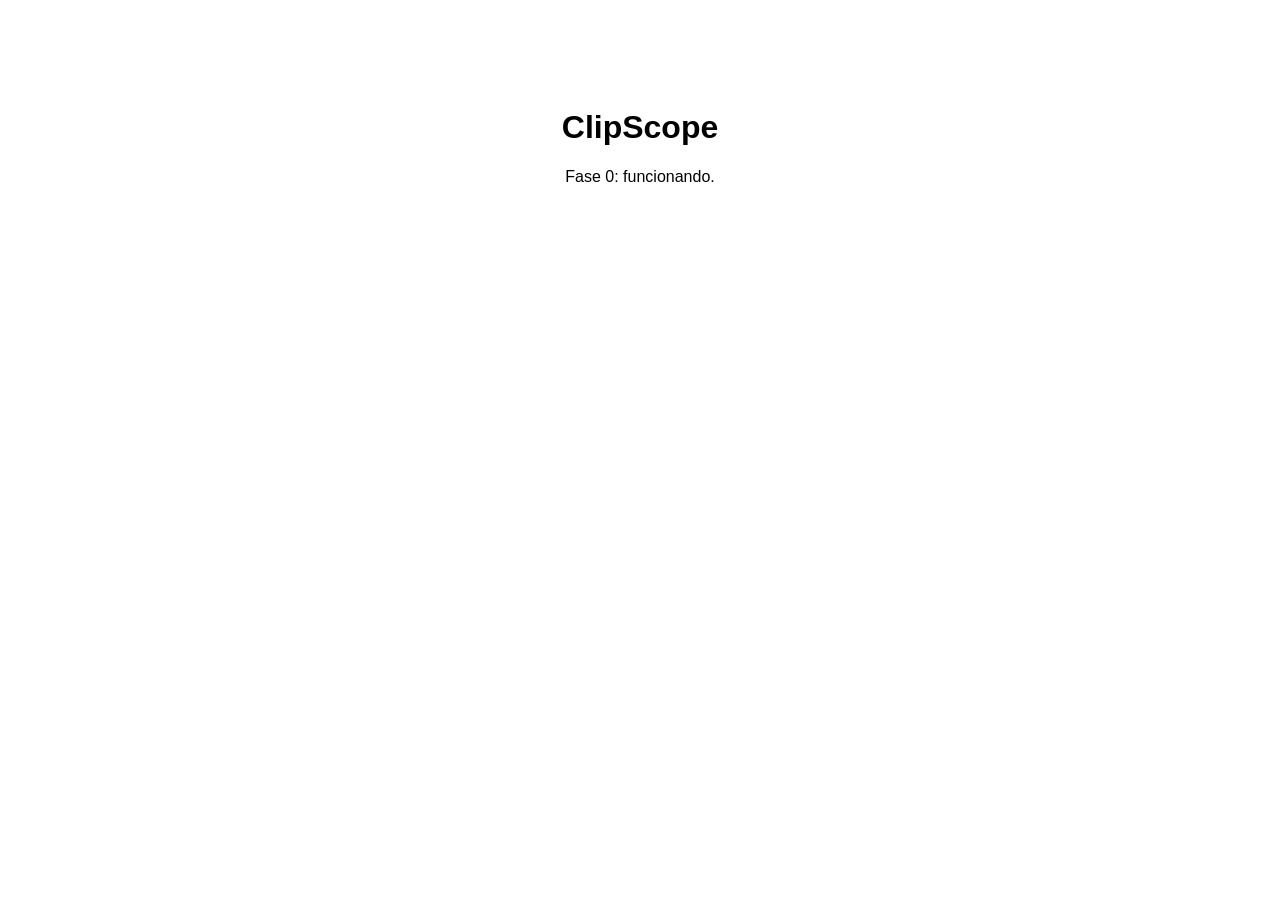
==== public/index.html @ 3e3c3f59 "Rename index.html to public/index.html" ====
<!doctype html>
<html lang="es">
<head><meta charset="utf-8"><title>ClipScope</title></head>
<body style="font-family:sans-serif;text-align:center;padding-top:80px">
  <h1>ClipScope</h1>
  <p>Fase 0: funcionando.</p>
</body>
</html>
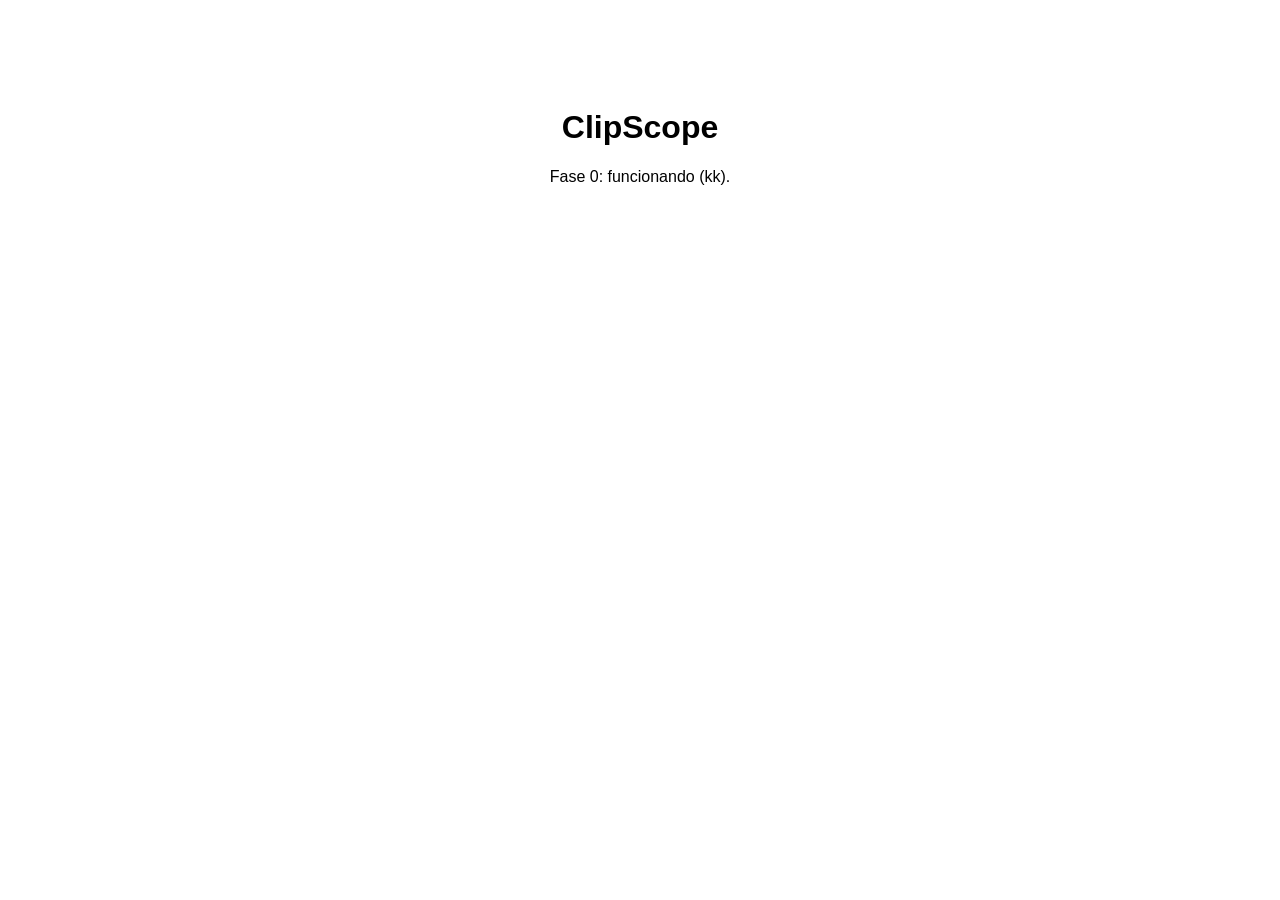
==== commit 96a250ed: "Update status message in index.html" ====
--- a/public/index.html
+++ b/public/index.html
@@ -3,6 +3,6 @@
 <head><meta charset="utf-8"><title>ClipScope</title></head>
 <body style="font-family:sans-serif;text-align:center;padding-top:80px">
   <h1>ClipScope</h1>
-  <p>Fase 0: funcionando.</p>
+  <p>Fase 0: funcionando (kk).</p>
 </body>
 </html>
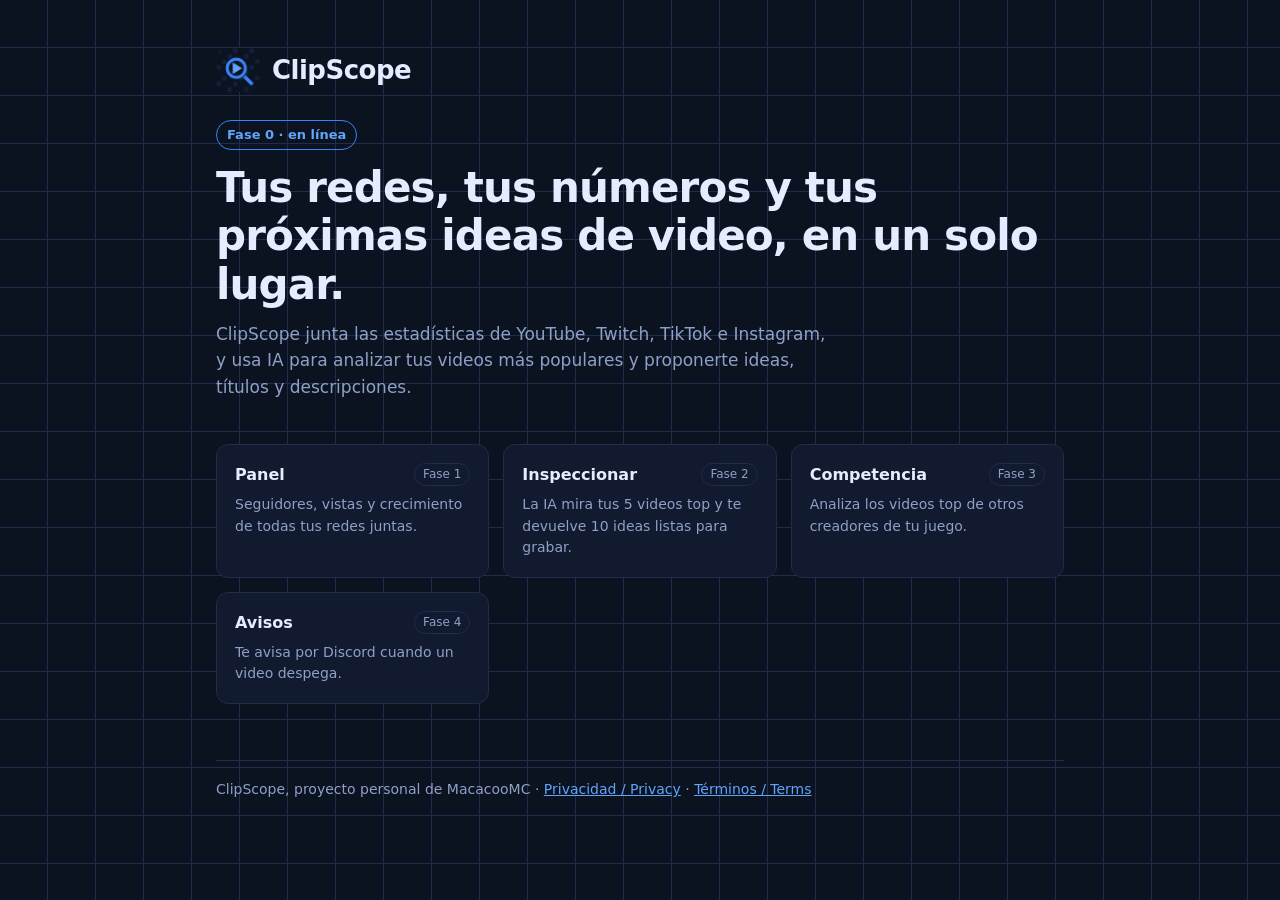
==== commit 94f2f41b: "Rename index.html to public/index.html" ====
--- a/public/index.html
+++ b/public/index.html
@@ -1,8 +1,62 @@
 <!doctype html>
 <html lang="es">
-<head><meta charset="utf-8"><title>ClipScope</title></head>
-<body style="font-family:sans-serif;text-align:center;padding-top:80px">
-  <h1>ClipScope</h1>
-  <p>Fase 0: funcionando (kk).</p>
+<head>
+  <meta charset="utf-8">
+  <meta name="viewport" content="width=device-width, initial-scale=1">
+  <title>ClipScope</title>
+  <meta name="description" content="ClipScope: estadísticas de tus redes e ideas de videos con IA.">
+  <meta name="theme-color" content="#0b1220">
+  <link rel="manifest" href="/manifest.webmanifest">
+  <link rel="icon" href="/icon-192.png">
+  <link rel="apple-touch-icon" href="/icon-192.png">
+  <link rel="stylesheet" href="/style.css">
+</head>
+<body>
+  <div class="wrap">
+    <header>
+      <img src="/icon-192.png" alt="">
+      <h1>ClipScope</h1>
+    </header>
+
+    <section class="hero">
+      <span class="tag">Fase 0 · en línea</span>
+      <h2>Tus redes, tus números y tus próximas ideas de video, en un solo lugar.</h2>
+      <p>ClipScope junta las estadísticas de YouTube, Twitch, TikTok e Instagram, y usa IA para analizar tus videos más populares y proponerte ideas, títulos y descripciones.</p>
+      <button class="btn" id="install" hidden>Instalar la app</button>
+    </section>
+
+    <section class="grid">
+      <div class="card"><span class="soon">Fase 1</span><h3>Panel</h3><p>Seguidores, vistas y crecimiento de todas tus redes juntas.</p></div>
+      <div class="card"><span class="soon">Fase 2</span><h3>Inspeccionar</h3><p>La IA mira tus 5 videos top y te devuelve 10 ideas listas para grabar.</p></div>
+      <div class="card"><span class="soon">Fase 3</span><h3>Competencia</h3><p>Analiza los videos top de otros creadores de tu juego.</p></div>
+      <div class="card"><span class="soon">Fase 4</span><h3>Avisos</h3><p>Te avisa por Discord cuando un video despega.</p></div>
+    </section>
+
+    <footer>
+      ClipScope, proyecto personal de MacacooMC ·
+      <a href="/privacidad">Privacidad / Privacy</a> ·
+      <a href="/terminos">Términos / Terms</a>
+    </footer>
+  </div>
+
+  <script>
+    if ('serviceWorker' in navigator) {
+      navigator.serviceWorker.register('/sw.js').catch(() => {});
+    }
+    let deferred;
+    const btn = document.getElementById('install');
+    window.addEventListener('beforeinstallprompt', (e) => {
+      e.preventDefault();
+      deferred = e;
+      btn.hidden = false;
+    });
+    btn.addEventListener('click', async () => {
+      if (!deferred) return;
+      deferred.prompt();
+      await deferred.userChoice;
+      deferred = null;
+      btn.hidden = true;
+    });
+  </script>
 </body>
 </html>
--- a/style.css
+++ b/style.css
@@ -0,0 +1,54 @@
+:root {
+  --bg: #0b1220;
+  --panel: #111a2e;
+  --line: #1f2c4a;
+  --text: #e6ecff;
+  --muted: #8fa0c7;
+  --accent: #3b82f6;
+  --accent-2: #60a5fa;
+}
+* { box-sizing: border-box; }
+html, body { margin: 0; }
+body {
+  background: var(--bg);
+  background-image:
+    linear-gradient(var(--line) 1px, transparent 1px),
+    linear-gradient(90deg, var(--line) 1px, transparent 1px);
+  background-size: 48px 48px;
+  background-position: -1px -1px;
+  color: var(--text);
+  font-family: system-ui, -apple-system, "Segoe UI", Roboto, sans-serif;
+  line-height: 1.55;
+  min-height: 100vh;
+}
+.wrap { max-width: 880px; margin: 0 auto; padding: 48px 16px 64px; }
+header { display: flex; align-items: center; gap: 12px; }
+header img { width: 44px; height: 44px; border-radius: 10px; }
+header h1 { font-size: 26px; margin: 0; letter-spacing: -0.02em; }
+.tag {
+  display: inline-block; margin-top: 28px; padding: 4px 10px;
+  border: 1px solid var(--accent); border-radius: 999px;
+  color: var(--accent-2); font-size: 13px; font-weight: 600;
+}
+.hero h2 { font-size: clamp(28px, 5vw, 42px); line-height: 1.15; margin: 14px 0 12px; letter-spacing: -0.02em; }
+.hero p { color: var(--muted); font-size: 17px; max-width: 620px; margin: 0; }
+.btn {
+  display: inline-block; margin-top: 24px; padding: 11px 18px;
+  background: var(--accent); color: #fff; border: 0; border-radius: 10px;
+  font-size: 15px; font-weight: 600; cursor: pointer; text-decoration: none;
+}
+.btn[hidden] { display: none; }
+.grid { display: grid; grid-template-columns: repeat(auto-fit, minmax(240px, 1fr)); gap: 14px; margin-top: 44px; }
+.card { background: var(--panel); border: 1px solid var(--line); border-radius: 12px; padding: 18px; }
+.card h3 { margin: 0 0 6px; font-size: 16px; }
+.card p { margin: 0; color: var(--muted); font-size: 14px; }
+.card .soon { float: right; font-size: 12px; color: var(--muted); border: 1px solid var(--line); border-radius: 999px; padding: 1px 8px; }
+footer { margin-top: 56px; padding-top: 18px; border-top: 1px solid var(--line); color: var(--muted); font-size: 14px; }
+footer a { color: var(--accent-2); }
+.doc { background: var(--panel); border: 1px solid var(--line); border-radius: 12px; padding: 24px; margin-top: 28px; }
+.doc h2 { margin-top: 0; }
+.doc h3 { margin-top: 26px; font-size: 17px; }
+.doc p, .doc li { color: #c9d4f2; }
+.doc a { color: var(--accent-2); }
+.lang { color: var(--muted); font-size: 14px; }
+.lang a { color: var(--accent-2); }
